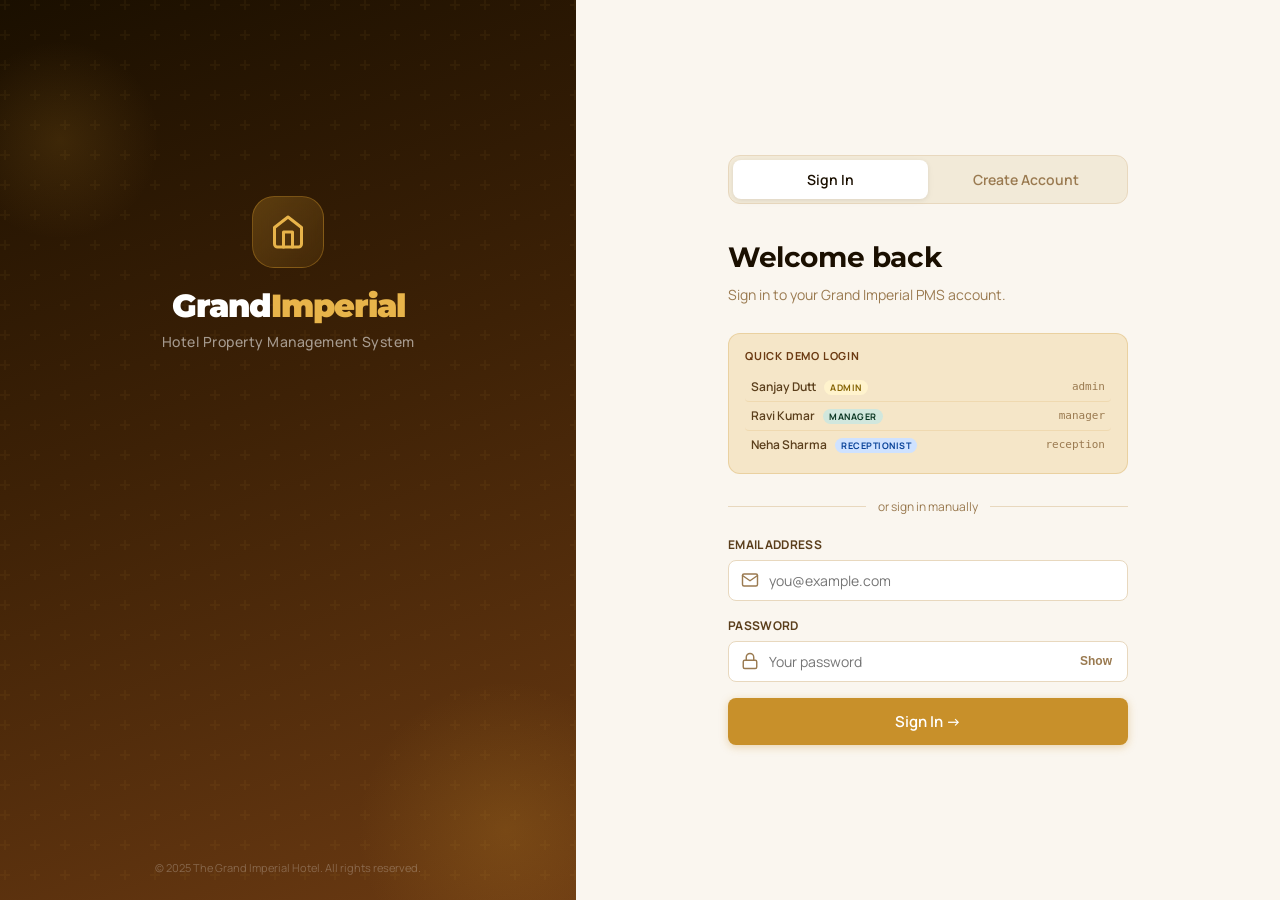
==== home.html @ 2f9786e5 "Initial commit: Hotel Management App" ====
<!DOCTYPE html>
<html lang="en">
<head>
  <meta charset="UTF-8">
  <meta name="viewport" content="width=device-width, initial-scale=1.0">
  <title>The Grand Imperial — Dashboard</title>
  <link rel="stylesheet" href="css/shared.css">
  <style>
    .greeting-bar {
      background: linear-gradient(135deg, var(--c-brand-mid) 0%, var(--c-brand-soft) 100%);
      border-radius: var(--radius-xl);
      padding: 28px 32px;
      margin-bottom: 24px;
      position: relative;
      overflow: hidden;
      color: #fff;
    }
    .greeting-bar::before {
      content: '';
      position: absolute;
      right: -26px;
      top: -26px;
      width: 150px;
      height: 150px;
      border-radius: 50%;
      background: radial-gradient(circle, rgba(255,255,255,.22), rgba(255,255,255,0));
    }
    .greeting-bar__hello {
      font-size: 13px;
      font-weight: 500;
      opacity: .7;
      letter-spacing: .3px;
      margin-bottom: 4px;
    }
    .greeting-bar__name {
      font-family: var(--font-display);
      font-size: 26px;
      font-weight: 700;
      margin-bottom: 6px;
    }
    .greeting-bar__date {
      font-size: 13px;
      opacity: .6;
    }
    .greeting-bar__role {
      display: inline-flex;
      align-items: center;
      gap: 6px;
      margin-top: 12px;
      background: rgba(255,255,255,.15);
      border: 1px solid rgba(255,255,255,.2);
      border-radius: 99px;
      padding: 4px 12px;
      font-size: 12px;
      font-weight: 600;
    }

    .section-title {
      font-family: var(--font-display);
      font-size: 17px;
      font-weight: 700;
      color: var(--c-text);
      margin-bottom: 14px;
      display: flex;
      align-items: center;
      gap: 8px;
    }

    .quick-actions {
      display: grid;
      grid-template-columns: repeat(auto-fill, minmax(140px, 1fr));
      gap: 12px;
      margin-bottom: 24px;
    }

    .quick-action {
      background: var(--c-surface);
      border: 1px solid var(--c-border-soft);
      border-radius: var(--radius-lg);
      padding: 20px 16px;
      text-align: center;
      text-decoration: none;
      transition: all var(--trans-base);
      cursor: pointer;
      display: block;
    }
    .quick-action:hover {
      border-color: var(--c-gold);
      transform: translateY(-3px);
      box-shadow: var(--shadow-md);
    }
    .quick-action__icon {
      width: 42px;
      height: 42px;
      margin: 0 auto 10px;
      border-radius: 12px;
      background: var(--c-cream-mid);
      border: 1px solid var(--c-border-soft);
      display: flex;
      align-items: center;
      justify-content: center;
      transition: transform var(--trans-fast), border-color var(--trans-fast), background var(--trans-fast);
    }
    .quick-action__icon svg {
      width: 21px;
      height: 21px;
      stroke: var(--c-brand-soft);
      stroke-width: 1.9;
      stroke-linecap: round;
      stroke-linejoin: round;
      fill: none;
      transition: stroke var(--trans-fast), transform var(--trans-fast);
    }
    .quick-action:hover .quick-action__icon {
      border-color: var(--c-gold);
      background: var(--c-gold-pale);
      transform: translateY(-2px);
    }
    .quick-action:hover .quick-action__icon svg {
      stroke: var(--c-gold);
      transform: scale(1.05);
    }
    .quick-action__label {
      font-size: 13px;
      font-weight: 600;
      color: var(--c-text-mid);
    }
    .quick-action__sub {
      font-size: 11px;
      color: var(--c-text-soft);
      margin-top: 3px;
    }

    .bottom-grid {
      display: grid;
      grid-template-columns: 1.2fr 1fr;
      gap: 20px;
    }

    .recent-list { display: flex; flex-direction: column; gap: 8px; }
    .recent-item {
      display: flex;
      align-items: center;
      gap: 12px;
      padding: 12px;
      background: var(--c-cream);
      border-radius: var(--radius-sm);
      border: 1px solid var(--c-border-soft);
      transition: background var(--trans-fast);
      text-decoration: none;
      color: var(--c-text-mid);
    }
    .recent-item:hover { background: var(--c-gold-pale); }
    
    .avatar-circle {
      width: 34px;
      height: 34px;
      background: linear-gradient(135deg, var(--c-brand-mid), var(--c-brand-soft));
      border-radius: 8px;
      display: flex;
      align-items: center;
      justify-content: center;
      color: #fff;
      font-weight: 800;
      font-size: 12px;
      flex-shrink: 0;
    }

    .info-block { flex: 1; min-width: 0; }
    .info-title { font-size: 12.5px; font-weight: 700; color: var(--c-text); white-space: nowrap; overflow: hidden; text-overflow: ellipsis; }
    .info-meta { font-size: 11px; color: var(--c-text-soft); margin-top: 1px; }
    .info-amount { font-family: var(--font-numeric); font-weight: 700; color: var(--c-text); font-size: 14px; }

    .chart-card {
      background: var(--c-surface);
      border-radius: var(--radius-lg);
      border: 1px solid var(--c-border-soft);
      padding: 20px;
      box-shadow: var(--shadow-sm);
      margin-bottom: 24px;
    }
    .chart-card__title {
      font-size: 11px;
      font-weight: 700;
      letter-spacing: .8px;
      text-transform: uppercase;
      color: var(--c-text-soft);
      margin-bottom: 4px;
    }
    .chart-card__value {
      font-family: var(--font-display);
      font-size: 22px;
      font-weight: 800;
      color: var(--c-text);
      margin-bottom: 12px;
    }

    @media (max-width: 800px) {
      .bottom-grid { grid-template-columns: 1fr; }
    }
  </style>
</head>
<body>
  <nav class="topnav" id="topnav"></nav>

  <div class="page-wrap">
    <!-- Greeting Welcome -->
    <div class="greeting-bar anim-fadeup" id="greetingBar">
      <div class="greeting-bar__hello">Welcome back</div>
      <div class="greeting-bar__name" id="userNameLabel">Loading...</div>
      <div class="greeting-bar__date" id="currentDateLabel"></div>
      <div class="greeting-bar__role" id="userRoleBadge"></div>
    </div>

    <!-- Stats Cards Grid -->
    <div class="stat-grid anim-fadeup anim-delay-1" id="liveStats"></div>

    <!-- Quick Operations Links -->
    <div class="section-title anim-fadeup anim-delay-2">Quick Actions</div>
    <div class="quick-actions anim-fadeup anim-delay-2" id="quickActionsGrid">
      <a href="reservations.html?action=new" class="quick-action" id="qaBook">
        <div class="quick-action__icon">
          <svg viewBox="0 0 24 24"><rect x="3" y="4" width="18" height="18" rx="2"/><line x1="16" y1="2" x2="16" y2="6"/><line x1="8" y1="2" x2="8" y2="6"/><line x1="3" y1="10" x2="21" y2="10"/></svg>
        </div>
        <div class="quick-action__label">New Booking</div>
        <div class="quick-action__sub">Reservations</div>
      </a>
      <a href="rooms.html" class="quick-action">
        <div class="quick-action__icon">
          <svg viewBox="0 0 24 24"><rect x="3" y="3" width="7" height="7" rx="1.5"/><rect x="14" y="3" width="7" height="7" rx="1.5"/><rect x="3" y="14" width="7" height="7" rx="1.5"/><rect x="14" y="14" width="7" height="7" rx="1.5"/></svg>
        </div>
        <div class="quick-action__label">Room Grid</div>
        <div class="quick-action__sub">Status & Toggles</div>
      </a>
      <a href="billing.html" class="quick-action" id="qaBilling">
        <div class="quick-action__icon">
          <svg viewBox="0 0 24 24"><path d="M6 3h12v18l-2-1.5-2 1.5-2-1.5-2 1.5-2-1.5-2 1.5z"/><line x1="9" y1="8" x2="15" y2="8"/><line x1="9" y1="12" x2="15" y2="12"/></svg>
        </div>
        <div class="quick-action__label">Folios & Bills</div>
        <div class="quick-action__sub">Guest invoicing</div>
      </a>
      <a href="guests.html" class="quick-action">
        <div class="quick-action__icon">
          <svg viewBox="0 0 24 24"><path d="M17 21v-2a4 4 0 0 0-4-4H5a4 4 0 0 0-4 4v2"/><circle cx="9" cy="7" r="4"/></svg>
        </div>
        <div class="quick-action__label">Guests Directory</div>
        <div class="quick-action__sub">Guest profiles</div>
      </a>
      <a href="maintenance.html" class="quick-action" id="qaMaintenance">
        <div class="quick-action__icon">
          <svg viewBox="0 0 24 24"><path d="M14.7 6.3a1 1 0 0 0 0 1.4l1.6 1.6a1 1 0 0 0 1.4 0l3.77-3.77a6 6 0 0 1-7.94 7.94l-6.91 6.91a2.12 2.12 0 0 1-3-3l6.91-6.91a6 6 0 0 1 7.94-7.94l-3.76 3.76z"/></svg>
        </div>
        <div class="quick-action__label">Maintenance</div>
        <div class="quick-action__sub">Property tickets</div>
      </a>
      <a href="reports.html" class="quick-action" id="qaReports">
        <div class="quick-action__icon">
          <svg viewBox="0 0 24 24"><path d="M4 20V4"/><path d="M4 20h16"/><path d="M8 16v-4"/><path d="M12 16v-7"/><path d="M16 16v-10"/></svg>
        </div>
        <div class="quick-action__icon-wrapper"></div>
        <div class="quick-action__label">Reports</div>
        <div class="quick-action__sub">Analytics & P&L</div>
      </a>
    </div>

    <!-- Charts Grid -->
    <div class="section-title anim-fadeup anim-delay-3">Revenue Trends</div>
    <div class="chart-grid anim-fadeup anim-delay-3">
      <div class="chart-card">
        <div class="chart-card__title">Last 7 Days</div>
        <div class="chart-card__value" id="sevenDayRevenueLabel">₹0</div>
        <div id="chart7"></div>
      </div>
      <div class="chart-card" id="monthChartCard">
        <div class="chart-card__title">Last 6 Months</div>
        <div class="chart-card__value" id="sixMonthRevenueLabel">₹0</div>
        <div id="chart6m"></div>
      </div>
    </div>

    <!-- Bottom Lists Split -->
    <div class="bottom-grid anim-fadeup anim-delay-4">
      <!-- Arrivals list -->
      <div>
        <div class="section-title">Today's Arrivals & Check-ins</div>
        <div class="card card-padded">
          <div class="recent-list" id="arrivalsList"></div>
        </div>
      </div>

      <!-- Housekeeping Alerts -->
      <div>
        <div class="section-title">Housekeeping Queue (Cleaning Required)</div>
        <div class="card card-padded">
          <div class="recent-list" id="housekeepingQueue"></div>
        </div>
      </div>
    </div>
  </div>

  <nav class="bottomnav" id="bottomnav"></nav>

  <script src="js/shared.js"></script>
  <script>
    const user = Auth.require();
    renderTopNav('home');
    renderBottomNav('home');

    document.getElementById('userNameLabel').textContent = user.name;
    document.getElementById('currentDateLabel').textContent = today();
    document.getElementById('userRoleBadge').textContent = user.role;

    // Permissions check
    const isHousekeeper = user.role === 'Housekeeping';
    const isReceptionist = user.role === 'Receptionist';

    if (isHousekeeper) {
      if (document.getElementById('qaBook')) document.getElementById('qaBook').style.display = 'none';
      if (document.getElementById('qaBilling')) document.getElementById('qaBilling').style.display = 'none';
      if (document.getElementById('qaReports')) document.getElementById('qaReports').style.display = 'none';
    }

    function renderDashboard() {
      const rooms = DB.get('rooms', []);
      const reservations = DB.get('reservations', []);
      const charges = DB.get('charges', []);
      const payments = DB.get('payments', []);

      const todayStr = new Date().toISOString().slice(0, 10);

      // Stat stats
      const totalRooms = rooms.length;
      const occupied = rooms.filter(r => r.status === 'Occupied').length;
      const available = rooms.filter(r => r.status === 'Available').length;
      const occPercent = totalRooms ? Math.round((occupied / totalRooms) * 100) : 0;

      const todayArrivals = reservations.filter(r => r.checkInDate === todayStr && r.status !== 'Cancelled');
      
      const todayPayments = payments.filter(p => isToday(p.date));
      const todayRev = todayPayments.reduce((sum, p) => sum + p.amount, 0);

      const cleaningReq = rooms.filter(r => r.status === 'Cleaning' || r.housekeeping === 'Dirty').length;

      document.getElementById('liveStats').innerHTML = [
        { label: 'Occupancy Rate', value: `${occPercent}%`, sub: `${occupied} of ${totalRooms} rooms occupied`, accent: 'var(--c-info)' },
        { label: 'Available Rooms', value: available, sub: 'Ready for check-in', accent: 'var(--c-success)' },
        { label: 'Today\'s Revenue', value: fmt(todayRev), sub: `${todayPayments.length} transactions today`, accent: 'var(--c-gold)' },
        { label: 'Housekeeping', value: cleaningReq, sub: 'Rooms requiring cleaning', accent: cleaningReq > 0 ? 'var(--c-warn)' : 'var(--c-success)' }
      ].map(s => `
        <div class="stat-card" style="--accent:${s.accent}">
          <div class="stat-card__label">${s.label}</div>
          <div class="stat-card__value">${s.value}</div>
          <div class="stat-card__sub">${s.sub}</div>
        </div>`).join('');

      // 7-day Bar Chart
      const last7 = Array.from({ length: 7 }, (_, i) => {
        const d = new Date(); d.setDate(d.getDate() - (6 - i));
        const dStr = d.toISOString().slice(0, 10);
        const l = d.toLocaleDateString('en-IN', { weekday: 'short' });
        const v = payments.filter(p => p.date && p.date.startsWith(dStr)).reduce((sum, p) => sum + (p.amount || 0), 0);
        return { l, v };
      });
      document.getElementById('sevenDayRevenueLabel').textContent = fmt(last7.reduce((sum, d) => sum + d.v, 0));
      renderBarChart('chart7', last7);

      // 6-month Bar Chart
      const last6m = Array.from({ length: 6 }, (_, i) => {
        const d = new Date(); d.setMonth(d.getMonth() - (5 - i));
        const l = d.toLocaleDateString('en-IN', { month: 'short' });
        const v = payments.filter(p => {
          const x = new Date(p.date);
          return x.getMonth() === d.getMonth() && x.getFullYear() === d.getFullYear();
        }).reduce((sum, p) => sum + (p.amount || 0), 0);
        return { l, v };
      });
      document.getElementById('sixMonthRevenueLabel').textContent = fmt(last6m.reduce((sum, d) => sum + d.v, 0));
      renderBarChart('chart6m', last6m);

      // Arrivals list
      const arrivalsContainer = document.getElementById('arrivalsList');
      if (!todayArrivals.length) {
        arrivalsContainer.innerHTML = '<div class="empty-state" style="padding:20px"><div class="empty-state__title">No Scheduled Arrivals</div><div class="empty-state__desc">No check-ins listed for today.</div></div>';
      } else {
        arrivalsContainer.innerHTML = todayArrivals.map(res => {
          const badgeClass = res.status === 'Checked In' ? 'badge-green' : 'badge-gold';
          return `
            <a href="reservations.html?id=${res.id}" class="recent-item">
              <div class="avatar-circle">${res.roomNumber || 'RM'}</div>
              <div class="info-block">
                <div class="info-title">${escapeHtml(res.guestName)}</div>
                <div class="info-meta">Room ${res.roomNumber} · ${res.checkInDate} to ${res.checkOutDate}</div>
              </div>
              <span class="badge ${badgeClass}">${res.status}</span>
            </a>`;
        }).join('');
      }

      // Housekeeping queue
      const dirtyRooms = rooms.filter(r => r.status === 'Cleaning' || r.housekeeping === 'Dirty');
      const hkContainer = document.getElementById('housekeepingQueue');
      if (!dirtyRooms.length) {
        hkContainer.innerHTML = '<div class="empty-state" style="padding:20px"><div class="empty-state__title">All Rooms Clean</div><div class="empty-state__desc">No pending cleaning tasks.</div></div>';
      } else {
        hkContainer.innerHTML = dirtyRooms.map(rm => `
          <div class="recent-item">
            <div class="avatar-circle" style="background:var(--c-warn)">${rm.roomNumber}</div>
            <div class="info-block">
              <div class="info-title">Room ${rm.roomNumber} (${rm.type})</div>
              <div class="info-meta">Floor ${rm.floor} · Housekeeping: ${rm.housekeeping || 'Dirty'}</div>
            </div>
            <button class="btn btn-ghost btn-sm" onclick="markRoomClean(${rm.id})">Mark Clean</button>
          </div>`).join('');
      }
    }

    function markRoomClean(roomId) {
      const rooms = DB.get('rooms', []);
      const rm = rooms.find(r => r.id === roomId);
      if (rm) {
        rm.housekeeping = 'Clean';
        if (rm.status === 'Cleaning') rm.status = 'Available';
        DB.set('rooms', rooms);
        toast(`Room ${rm.roomNumber} marked clean!`, 'success');
        renderDashboard();
      }
    }

    renderDashboard();
  </script>
</body>
</html>
---- css/shared.css ----
@import url('https://fonts.googleapis.com/css2?family=Manrope:wght@500;600;700;800&family=Montserrat:ital,wght@0,700;0,800;0,900;1,700&display=swap');

/* ═══ DESIGN TOKENS ═══════════════════════════════════════════════════════════ */
:root {
  --c-brand:       #1a0f00;
  --c-brand-mid:   #3d2106;
  --c-brand-soft:  #6b3a12;
  --c-gold:        #c8902a;
  --c-gold-light:  #e8b44a;
  --c-gold-pale:   #f5e6c8;
  --c-cream:       #faf6ef;
  --c-cream-mid:   #f2ead8;
  --c-surface:     #ffffff;
  --c-text:        #1a0f00;
  --c-text-mid:    #5a3e1b;
  --c-text-soft:   #9a7a50;
  --c-border:      #e8d8be;
  --c-border-soft: #f0e6d2;
  --c-success:     #2d7a4f;
  --c-danger:      #c0392b;
  --c-warn:        #d68910;
  --c-info:        #2471a3;

  --nav-h:         64px;
  --bottom-h:      68px;
  --sidebar-w:     240px;

  --radius-sm:     8px;
  --radius-md:     12px;
  --radius-lg:     18px;
  --radius-xl:     24px;

  --shadow-sm:     0 1px 4px rgba(26,15,0,.06), 0 2px 8px rgba(26,15,0,.04);
  --shadow-md:     0 4px 16px rgba(26,15,0,.10), 0 1px 4px rgba(26,15,0,.06);
  --shadow-lg:     0 12px 40px rgba(26,15,0,.14), 0 4px 12px rgba(26,15,0,.08);
  --shadow-gold:   0 4px 24px rgba(200,144,42,.25);

  --font-display:  'Montserrat', 'Segoe UI', sans-serif;
  --font-body:     'Manrope', 'Segoe UI', sans-serif;
  --font-numeric:  'Manrope', 'Segoe UI', sans-serif;

  --trans-fast:    150ms cubic-bezier(.4,0,.2,1);
  --trans-base:    250ms cubic-bezier(.4,0,.2,1);
  --trans-slow:    400ms cubic-bezier(.4,0,.2,1);
}

/* DARK THEME */
[data-theme="dark"] {
  --c-brand:       #f5e6c8;
  --c-brand-mid:   #e8d0a0;
  --c-brand-soft:  #c8a870;
  --c-gold:        #e8b44a;
  --c-gold-light:  #f5cc70;
  --c-gold-pale:   #2a1e0a;
  --c-cream:       #0e0906;
  --c-cream-mid:   #1a120a;
  --c-surface:     #221508;
  --c-text:        #f5e6c8;
  --c-text-mid:    #c8a870;
  --c-text-soft:   #8a6a40;
  --c-border:      #3d2a12;
  --c-border-soft: #2a1e0a;
  --shadow-sm:     0 1px 4px rgba(0,0,0,.4), 0 2px 8px rgba(0,0,0,.3);
  --shadow-md:     0 4px 16px rgba(0,0,0,.5), 0 1px 4px rgba(0,0,0,.3);
  --shadow-lg:     0 12px 40px rgba(0,0,0,.6), 0 4px 12px rgba(0,0,0,.4);
}

/* RESET */
* {
  box-sizing: border-box;
  margin: 0;
  padding: 0;
}

body {
  font-family: var(--font-body);
  background-color: var(--c-cream);
  color: var(--c-text);
  line-height: 1.5;
  -webkit-font-smoothing: antialiased;
}

/* ═══ TOP NAVBAR ════════════════════════════════════════════════════════════════ */
.topnav {
  position: fixed;
  top: 0; left: 0; right: 0;
  height: var(--nav-h);
  background: var(--c-surface);
  border-bottom: 1px solid var(--c-border-soft);
  display: flex;
  align-items: center;
  padding: 0 24px;
  gap: 16px;
  z-index: 900;
  box-shadow: var(--shadow-sm);
  transition: background var(--trans-base), border-color var(--trans-base);
}

.topnav__brand {
  display: flex;
  align-items: center;
  gap: 10px;
  text-decoration: none;
  flex-shrink: 0;
}

.topnav__logo {
  width: 36px;
  height: 36px;
  background: linear-gradient(135deg, var(--c-brand-mid), var(--c-gold));
  border-radius: 10px;
  display: flex;
  align-items: center;
  justify-content: center;
  font-size: 18px;
}

.topnav__name {
  font-family: var(--font-display);
  font-weight: 700;
  font-size: 17px;
  color: var(--c-text);
  letter-spacing: -.3px;
}

.topnav__name span {
  color: var(--c-gold);
}

.topnav__spacer { flex: 1; }

.topnav__page-title {
  font-size: 14px;
  font-weight: 500;
  color: var(--c-text-soft);
  letter-spacing: .3px;
}

.topnav__actions {
  display: flex;
  align-items: center;
  gap: 8px;
}

/* Theme Toggle & Icons */
.btn-icon {
  width: 38px;
  height: 38px;
  border-radius: var(--radius-sm);
  border: 1px solid var(--c-border);
  background: var(--c-cream);
  color: var(--c-text-mid);
  cursor: pointer;
  display: flex;
  align-items: center;
  justify-content: center;
  font-size: 16px;
  transition: all var(--trans-fast);
}
.btn-icon:hover {
  background: var(--c-gold-pale);
  border-color: var(--c-gold);
  color: var(--c-gold);
}

/* Profile Chip */
.profile-chip {
  display: flex;
  align-items: center;
  gap: 8px;
  padding: 5px 12px 5px 5px;
  border-radius: 99px;
  border: 1px solid var(--c-border);
  background: var(--c-cream);
  cursor: pointer;
  transition: all var(--trans-fast);
  position: relative;
}
.profile-chip:hover {
  border-color: var(--c-gold);
  box-shadow: var(--shadow-gold);
}

.profile-avatar {
  width: 28px;
  height: 28px;
  border-radius: 50%;
  background: linear-gradient(135deg, var(--c-brand-mid), var(--c-gold));
  display: flex;
  align-items: center;
  justify-content: center;
  font-size: 12px;
  font-weight: 700;
  color: white;
  flex-shrink: 0;
}

.profile-name {
  font-size: 13px;
  font-weight: 600;
  color: var(--c-text);
}

.profile-role {
  font-size: 10px;
  color: var(--c-text-soft);
  font-weight: 500;
  text-transform: uppercase;
  letter-spacing: .5px;
}

/* Profile Dropdown */
.profile-dropdown {
  position: absolute;
  top: calc(100% + 8px);
  right: 0;
  background: var(--c-surface);
  border: 1px solid var(--c-border);
  border-radius: var(--radius-md);
  box-shadow: var(--shadow-lg);
  min-width: 200px;
  padding: 8px;
  display: none;
  z-index: 1000;
}

.profile-dropdown.open { display: block; animation: dropIn var(--trans-base) forwards; }

@keyframes dropIn {
  from { opacity: 0; transform: translateY(-8px) scale(.97); }
  to   { opacity: 1; transform: translateY(0) scale(1); }
}

.profile-dropdown__header {
  padding: 10px 12px 12px;
  border-bottom: 1px solid var(--c-border-soft);
  margin-bottom: 6px;
}

.profile-dropdown__email {
  font-size: 12px;
  color: var(--c-text-soft);
  margin-top: 2px;
}

.profile-dropdown a,
.profile-dropdown button.dd-item {
  display: flex;
  align-items: center;
  gap: 10px;
  padding: 9px 12px;
  border-radius: var(--radius-sm);
  font-size: 13px;
  font-weight: 500;
  color: var(--c-text-mid);
  text-decoration: none;
  border: none;
  background: transparent;
  width: 100%;
  cursor: pointer;
  transition: all var(--trans-fast);
  text-align: left;
}

.profile-dropdown a:hover,
.profile-dropdown button.dd-item:hover {
  background: var(--c-gold-pale);
  color: var(--c-brand-soft);
}

.profile-dropdown .dd-danger {
  color: var(--c-danger);
}
.profile-dropdown .dd-danger:hover {
  background: #fdf0f0;
  color: var(--c-danger);
}

/* LAYOUT WRAPPER */
.page-wrap {
  padding-top: calc(var(--nav-h) + 24px);
  padding-bottom: calc(var(--bottom-h) + 24px);
  padding-left: 20px;
  padding-right: 20px;
  max-width: 1200px;
  margin: 0 auto;
}

.page-hero {
  --hero-from: #2e2a8f;
  --hero-mid: #3f49b6;
  --hero-to: #5b6ee6;
  background: linear-gradient(135deg, var(--hero-from) 0%, var(--hero-mid) 52%, var(--hero-to) 100%);
  border-radius: var(--radius-xl);
  padding: 20px 22px;
  margin-bottom: 16px;
  color: #fff;
  position: relative;
  overflow: hidden;
  display: flex;
  align-items: center;
  justify-content: space-between;
  gap: 12px;
  flex-wrap: wrap;
}

.page-hero__title {
  font-family: var(--font-display);
  font-weight: 900;
  font-size: 26px;
  margin-bottom: 6px;
}

.page-hero__sub {
  font-size: 14px;
  opacity: 0.8;
  max-width: 600px;
}

/* STATS CARDS GRID */
.stat-grid {
  display: grid;
  grid-template-columns: repeat(auto-fit, minmax(220px, 1fr));
  gap: 16px;
  margin-bottom: 24px;
}

.stat-card {
  background-color: var(--c-surface);
  border-radius: var(--radius-md);
  padding: 20px;
  border: 1px solid var(--c-border-soft);
  border-left: 4px solid var(--accent, var(--c-brand-soft));
  box-shadow: var(--shadow-sm);
  display: flex;
  flex-direction: column;
  justify-content: space-between;
}

.stat-card__label {
  font-size: 12px;
  font-weight: 700;
  text-transform: uppercase;
  color: var(--c-text-soft);
  margin-bottom: 6px;
}

.stat-card__value {
  font-family: var(--font-display);
  font-size: 28px;
  font-weight: 800;
  color: var(--c-text);
  line-height: 1.1;
  margin-bottom: 6px;
}

.stat-card__sub {
  font-size: 11px;
  color: var(--c-text-soft);
}

/* CARD MODULES */
.card {
  background-color: var(--c-surface);
  border: 1px solid var(--c-border-soft);
  border-radius: var(--radius-md);
  box-shadow: var(--shadow-sm);
  overflow: hidden;
  margin-bottom: 24px;
}

.card-padded {
  padding: 24px;
}

.section-title {
  font-family: var(--font-display);
  font-weight: 800;
  font-size: 16px;
  color: var(--c-text);
  margin-bottom: 16px;
  display: flex;
  align-items: center;
  justify-content: space-between;
}

/* FORM STYLES */
.form-group {
  margin-bottom: 16px;
}

.form-label {
  display: block;
  font-size: 12px;
  font-weight: 700;
  color: var(--c-text-mid);
  margin-bottom: 6px;
  text-transform: uppercase;
  letter-spacing: 0.3px;
}

.form-control {
  width: 100%;
  padding: 10px 14px;
  font-family: var(--font-body);
  font-size: 14px;
  color: var(--c-text);
  background-color: var(--c-surface);
  border: 1px solid var(--c-border);
  border-radius: var(--radius-sm);
  outline: none;
  transition: all var(--trans-fast);
}

.form-control:focus {
  border-color: var(--c-brand-soft);
  box-shadow: 0 0 0 3px rgba(44,110,143,0.15);
}

.form-control:disabled {
  background-color: var(--c-border-soft);
  color: var(--c-text-soft);
  cursor: not-allowed;
}

/* ═══ BUTTONS ═══════════════════════════════════════════════════════════════════ */
.btn {
  display: inline-flex;
  align-items: center;
  gap: 7px;
  padding: 10px 20px;
  border-radius: var(--radius-sm);
  border: none;
  font-family: var(--font-body);
  font-size: 13px;
  font-weight: 600;
  cursor: pointer;
  text-decoration: none;
  transition: all var(--trans-fast);
  white-space: nowrap;
}

.btn-primary {
  background: var(--c-gold);
  color: #fff;
  box-shadow: 0 2px 8px rgba(200,144,42,.35);
}
.btn-primary:hover {
  background: var(--c-gold-light);
  transform: translateY(-1px);
  box-shadow: 0 4px 14px rgba(200,144,42,.45);
}
.btn-primary:active { transform: translateY(0); }

.btn-secondary {
  background: var(--c-cream-mid);
  color: var(--c-text-mid);
  border: 1px solid var(--c-border);
}
.btn-secondary:hover {
  background: var(--c-gold-pale);
  border-color: var(--c-gold);
  color: var(--c-brand-soft);
}

.btn-ghost {
  background: transparent;
  color: var(--c-text-soft);
  border: 1px solid var(--c-border);
}
.btn-ghost:hover { background: var(--c-cream-mid); }

.btn-danger {
  background: #fdf0f0;
  color: var(--c-danger);
  border: 1px solid #f5c6c6;
}
.btn-danger:hover { background: #fbe0e0; }

.btn-sm { padding: 7px 14px; font-size: 12px; }
.btn-lg { padding: 13px 28px; font-size: 15px; }
.btn-full { width: 100%; justify-content: center; }
.btn:disabled { opacity: .5; cursor: not-allowed; transform: none !important; }

/* TABLES */
.table-wrap {
  width: 100%;
  overflow-x: auto;
  border: 1px solid var(--c-border-soft);
  border-radius: var(--radius-sm);
}

.table {
  width: 100%;
  border-collapse: collapse;
  text-align: left;
  font-size: 13px;
}

.table th {
  background-color: var(--c-border-soft);
  color: var(--c-text-mid);
  font-family: var(--font-display);
  font-weight: 700;
  font-size: 12px;
  padding: 12px 16px;
  text-transform: uppercase;
  letter-spacing: 0.3px;
  border-bottom: 2px solid var(--c-border);
}

.table td {
  padding: 14px 16px;
  border-bottom: 1px solid var(--c-border-soft);
  color: var(--c-text-mid);
}

.table tr:last-child td {
  border-bottom: none;
}

.table tr:hover td {
  background-color: var(--c-border-soft);
}

/* BADGES */
.badge {
  display: inline-flex;
  align-items: center;
  padding: 3px 10px;
  font-size: 10px;
  font-weight: 800;
  font-family: var(--font-display);
  border-radius: 99px;
  text-transform: uppercase;
}

.badge-green { background-color: #e6f7f0; color: var(--c-success); }
.badge-red { background-color: #fde8e8; color: var(--c-danger); }
.badge-gold { background-color: var(--c-gold-pale); color: #b45309; }
.badge-blue { background-color: #e0f2fe; color: #0369a1; }
.badge-gray { background-color: var(--c-border-soft); color: var(--c-text-soft); }
.badge-purple { background-color: #f3e8ff; color: #7e22ce; }

/* MODALS */
.modal-overlay {
  position: fixed;
  top: 0;
  left: 0;
  width: 100%;
  height: 100%;
  background-color: rgba(11,26,48,0.5);
  backdrop-filter: blur(4px);
  display: flex;
  align-items: center;
  justify-content: center;
  z-index: 1000;
  opacity: 0;
  pointer-events: none;
  transition: opacity var(--trans-base);
}

.modal-overlay.open {
  opacity: 1;
  pointer-events: auto;
}

.modal {
  background-color: var(--c-surface);
  border-radius: var(--radius-md);
  width: 90%;
  max-width: 500px;
  box-shadow: var(--shadow-xl);
  overflow: hidden;
  transform: scale(0.95);
  transition: transform var(--trans-base);
}

.modal-overlay.open .modal {
  transform: scale(1);
}

.modal-header {
  padding: 16px 24px;
  background-color: var(--c-brand);
  color: #fff;
  border-bottom: 2px solid var(--c-gold);
  display: flex;
  align-items: center;
  justify-content: space-between;
}

.modal-title {
  font-family: var(--font-display);
  font-weight: 800;
  font-size: 15px;
}

.modal-close {
  background: none;
  border: none;
  color: #fff;
  font-size: 20px;
  cursor: pointer;
  opacity: 0.7;
  transition: opacity var(--trans-fast);
}

.modal-close:hover {
  opacity: 1;
}

.modal-body {
  padding: 24px;
  max-height: 75vh;
  overflow-y: auto;
}

/* ROOMS LAYOUT */
.rooms-grid {
  display: grid;
  grid-template-columns: repeat(auto-fill, minmax(180px, 1fr));
  gap: 16px;
}

.room-card {
  background-color: var(--c-surface);
  border: 1px solid var(--c-border);
  border-radius: var(--radius-md);
  padding: 18px;
  cursor: pointer;
  transition: all var(--trans-base);
  box-shadow: var(--shadow-sm);
  display: flex;
  flex-direction: column;
  justify-content: space-between;
  min-height: 140px;
  border-left: 6px solid var(--c-dark);
}

.room-card:hover {
  transform: translateY(-4px);
  box-shadow: var(--shadow-md);
}

.room-card.available { border-left-color: var(--c-success); }
.room-card.occupied { border-left-color: var(--c-danger); }
.room-card.reserved { border-left-color: var(--c-warn); }
.room-card.cleaning { border-left-color: var(--c-info); }
.room-card.maintenance { border-left-color: var(--c-dark); }
.room-card.out-of-service { border-left-color: #1e293b; }

.room-card__number {
  font-family: var(--font-display);
  font-size: 20px;
  font-weight: 800;
  color: var(--c-text);
  line-height: 1;
}

.room-card__type {
  font-size: 12px;
  font-weight: 600;
  color: var(--c-text-soft);
  margin-top: 4px;
}

.room-card__price {
  font-family: var(--font-numeric);
  font-size: 13px;
  font-weight: 700;
  color: var(--c-brand-soft);
  margin-top: 8px;
}

.room-card__status {
  margin-top: auto;
  font-size: 11px;
  font-weight: 800;
  text-transform: uppercase;
}

.room-card.available .room-card__status { color: var(--c-success); }
.room-card.occupied .room-card__status { color: var(--c-danger); }
.room-card.reserved .room-card__status { color: var(--c-warn); }
.room-card.cleaning .room-card__status { color: var(--c-info); }
.room-card.maintenance .room-card__status { color: var(--c-dark); }

/* GRID UTILITIES */
.grid-2 { display: grid; grid-template-columns: 1fr 1fr; gap: 16px; }
.grid-3 { display: grid; grid-template-columns: 1fr 1fr 1fr; gap: 16px; }
.grid-sidebar { display: grid; grid-template-columns: 2fr 1fr; gap: 24px; }

@media (max-width: 900px) {
  .grid-2, .grid-3, .grid-sidebar { grid-template-columns: 1fr; }
}

/* EMPTY STATES */
.empty-state {
  text-align: center;
  padding: 48px 24px;
  color: var(--c-text-soft);
}

.empty-state__icon {
  font-size: 48px;
  margin-bottom: 12px;
}

.empty-state__title {
  font-family: var(--font-display);
  font-weight: 700;
  font-size: 16px;
  color: var(--c-text-mid);
  margin-bottom: 6px;
}

.empty-state__desc {
  font-size: 13px;
}

/* CHIPS FOR FILTERS */
.chip-group {
  display: flex;
  gap: 8px;
  flex-wrap: wrap;
}

.chip {
  padding: 6px 14px;
  border-radius: 99px;
  font-family: var(--font-display);
  font-size: 11px;
  font-weight: 700;
  border: 1px solid var(--c-border);
  background-color: var(--c-surface);
  color: var(--c-text-soft);
  cursor: pointer;
  transition: all var(--trans-fast);
}

.chip:hover {
  border-color: var(--c-brand-soft);
  color: var(--c-brand-soft);
}

.chip.active {
  background-color: var(--c-brand);
  border-color: var(--c-brand);
  color: #fff;
}

/* UTILITIES */
.mb-20 { margin-bottom: 20px; }
.mt-10 { margin-top: 10px; }
.flex { display: flex; }
.items-center { align-items: center; }
.justify-between { justify-content: space-between; }
.gap-8 { gap: 8px; }
.w-full { width: 100%; }
.fw-700 { font-weight: 700; }
.text-brand { color: var(--c-brand-soft); }
.text-soft { color: var(--c-text-soft); }
.text-xs { font-size: 11px; }
.hidden { display: none !important; }

/* TOAST */
.toast-container {
  position: fixed;
  bottom: 24px;
  right: 24px;
  display: flex;
  flex-direction: column;
  gap: 10px;
  z-index: 1100;
}

.toast {
  background-color: var(--c-brand);
  color: #fff;
  border-left: 4px solid var(--c-gold);
  border-radius: var(--radius-sm);
  padding: 12px 20px;
  font-size: 13px;
  font-weight: 600;
  box-shadow: var(--shadow-lg);
  transform: translateY(20px);
  opacity: 0;
  animation: slideIn var(--trans-base) forwards;
  min-width: 240px;
  display: flex;
  align-items: center;
  justify-content: space-between;
}

.toast.error {
  border-left-color: var(--c-danger);
}

.toast.success {
  border-left-color: var(--c-success);
}

@keyframes slideIn {
  to { transform: translateY(0); opacity: 1; }
}

/* TIMELINE VIEW (CALENDAR TRACK) */
.timeline-track {
  overflow-x: auto;
  border: 1px solid var(--c-border);
  border-radius: var(--radius-sm);
  margin-top: 16px;
  background-color: var(--c-surface);
}

.timeline-header {
  display: grid;
  grid-template-columns: 140px repeat(14, 60px);
  border-bottom: 2px solid var(--c-border);
  font-family: var(--font-display);
  font-size: 11px;
  font-weight: 700;
  text-align: center;
  background-color: var(--c-border-soft);
}

.timeline-header__cell {
  padding: 10px 4px;
  border-right: 1px solid var(--c-border);
}

.timeline-row {
  display: grid;
  grid-template-columns: 140px repeat(14, 60px);
  border-bottom: 1px solid var(--c-border-soft);
  font-size: 12px;
}

.timeline-row__room {
  padding: 12px 14px;
  border-right: 1px solid var(--c-border);
  font-weight: 700;
  background-color: var(--c-cream);
  position: sticky;
  left: 0;
  box-shadow: 2px 0 5px rgba(0,0,0,0.02);
}

.timeline-row__cell {
  border-right: 1px solid var(--c-border-soft);
  position: relative;
  min-height: 44px;
}

.timeline-booking {
  position: absolute;
  top: 6px;
  height: 32px;
  border-radius: var(--radius-xs);
  font-size: 10px;
  font-weight: 700;
  display: flex;
  align-items: center;
  padding: 0 8px;
  color: #fff;
  overflow: hidden;
  text-overflow: ellipsis;
  white-space: nowrap;
  cursor: pointer;
  box-shadow: var(--shadow-sm);
  z-index: 5;
}

.timeline-booking.confirmed { background-color: var(--c-brand-soft); }
.timeline-booking.checked_in { background-color: var(--c-danger); }
.timeline-booking.pending { background-color: var(--c-warn); }

/* ═══ PAGE WRAPPER ══════════════════════════════════════════════════════════════ */
.page-wrap {
  padding-top: calc(var(--nav-h) + 24px);
  padding-bottom: calc(var(--bottom-h) + 24px);
  padding-left: 20px;
  padding-right: 20px;
  max-width: 1240px;
  margin: 0 auto;
}

/* ═══ BOTTOM NAV ════════════════════════════════════════════════════════════════ */
.bottomnav {
  position: fixed;
  bottom: 0; left: 0; right: 0;
  height: var(--bottom-h);
  background: var(--c-surface);
  border-top: 1px solid var(--c-border-soft);
  display: flex;
  align-items: stretch;
  z-index: 900;
  box-shadow: 0 -4px 20px rgba(26,15,0,.08);
  transition: background var(--trans-base);
  padding: 0 8px;
  padding-bottom: env(safe-area-inset-bottom);
}

.bottomnav__item {
  flex: 1;
  display: flex;
  flex-direction: column;
  align-items: center;
  justify-content: center;
  gap: 4px;
  text-decoration: none;
  border: none;
  background: transparent;
  cursor: pointer;
  padding: 8px 4px;
  border-radius: var(--radius-md);
  margin: 6px 2px;
  transition: all var(--trans-fast);
  position: relative;
}

.bottomnav__item:hover {
  background: var(--c-gold-pale);
}

.bottomnav__item.active {
  background: var(--c-gold-pale);
}

.bottomnav__icon {
  width: 22px;
  height: 22px;
  display: flex;
  align-items: center;
  justify-content: center;
  transition: transform var(--trans-fast), filter var(--trans-fast);
}

.bottomnav__icon .nav-svg {
  width: 20px;
  height: 20px;
  stroke: var(--c-text-soft);
  stroke-width: 1.9;
  stroke-linecap: round;
  stroke-linejoin: round;
  transition: stroke var(--trans-fast), transform var(--trans-fast);
}

.bottomnav__item.active .bottomnav__icon {
  transform: scale(1.12);
  filter: drop-shadow(0 4px 8px rgba(200,144,42,.2));
}

.bottomnav__item.active .bottomnav__icon .nav-svg {
  stroke: var(--c-gold);
}

.bottomnav__item:hover .bottomnav__icon .nav-svg {
  transform: translateY(-1px);
}

.bottomnav__label {
  font-size: 10px;
  font-weight: 600;
  letter-spacing: .4px;
  text-transform: uppercase;
  color: var(--c-text-soft);
  transition: color var(--trans-fast);
}

.bottomnav__item.active .bottomnav__label {
  color: var(--c-gold);
}

.bottomnav__item.active::before {
  content: '';
  position: absolute;
  bottom: -6px;
  left: 50%;
  transform: translateX(-50%);
  width: 24px;
  height: 3px;
  background: var(--c-gold);
  border-radius: 99px;
}

/* PRINT FORMAT */
@media print {
  body { background-color: #fff; color: #000; }
  .topnav, .bottomnav, .btn, .chip-group, .modal-overlay { display: none !important; }
  .page-wrap { padding: 0; }
  .page-hero { display: none !important; }
  .print-receipt {
    max-width: 100%;
    margin: 0;
    padding: 10px;
    font-family: 'Courier New', Courier, monospace;
    font-size: 12px;
  }
}

/* ═══ CHART GRID & BAR CHART SYSTEM ═════════════════════════════════════════════ */
.chart-grid {
  display: grid;
  grid-template-columns: 1fr 1fr;
  gap: 16px;
  margin-bottom: 24px;
}

.chart-card {
  background: var(--c-surface);
  border-radius: var(--radius-lg);
  border: 1px solid var(--c-border-soft);
  padding: 20px;
  box-shadow: var(--shadow-sm);
}

.chart-card__title {
  font-size: 12px;
  font-weight: 700;
  letter-spacing: .8px;
  text-transform: uppercase;
  color: var(--c-text-soft);
  margin-bottom: 6px;
}

.chart-card__value {
  font-family: var(--font-numeric) !important;
  font-size: 22px;
  font-weight: 700;
  color: var(--c-text);
  margin-bottom: 16px;
}

.barchart {
  display: flex;
  align-items: flex-end;
  gap: 8px;
  height: 140px;
  padding: 0 4px;
}

.barchart__col {
  flex: 1;
  display: flex;
  flex-direction: column;
  align-items: center;
  gap: 4px;
  height: 100%;
  justify-content: flex-end;
}

.barchart__bar-wrap {
  width: 100%;
  flex: 1;
  display: flex;
  align-items: flex-end;
}

.barchart__bar {
  width: 100%;
  border-radius: 6px 6px 0 0;
  background: var(--c-gold-pale);
  transition: height .5s cubic-bezier(.4,0,.2,1);
  position: relative;
  min-height: 3px;
}

.barchart__bar.current { background: var(--c-gold); }
.barchart__bar:hover { opacity: .8; }

.barchart__val {
  position: absolute;
  top: -18px;
  left: 50%;
  transform: translateX(-50%);
  font-family: var(--font-numeric) !important;
  font-size: 8px;
  font-weight: 700;
  color: var(--c-text-soft);
  white-space: nowrap;
}

.barchart__label {
  font-size: 9px;
  font-weight: 700;
  letter-spacing: .5px;
  text-transform: uppercase;
  color: var(--c-text-soft);
  white-space: nowrap;
}

@media (max-width: 700px) {
  .chart-grid { grid-template-columns: 1fr; }
}
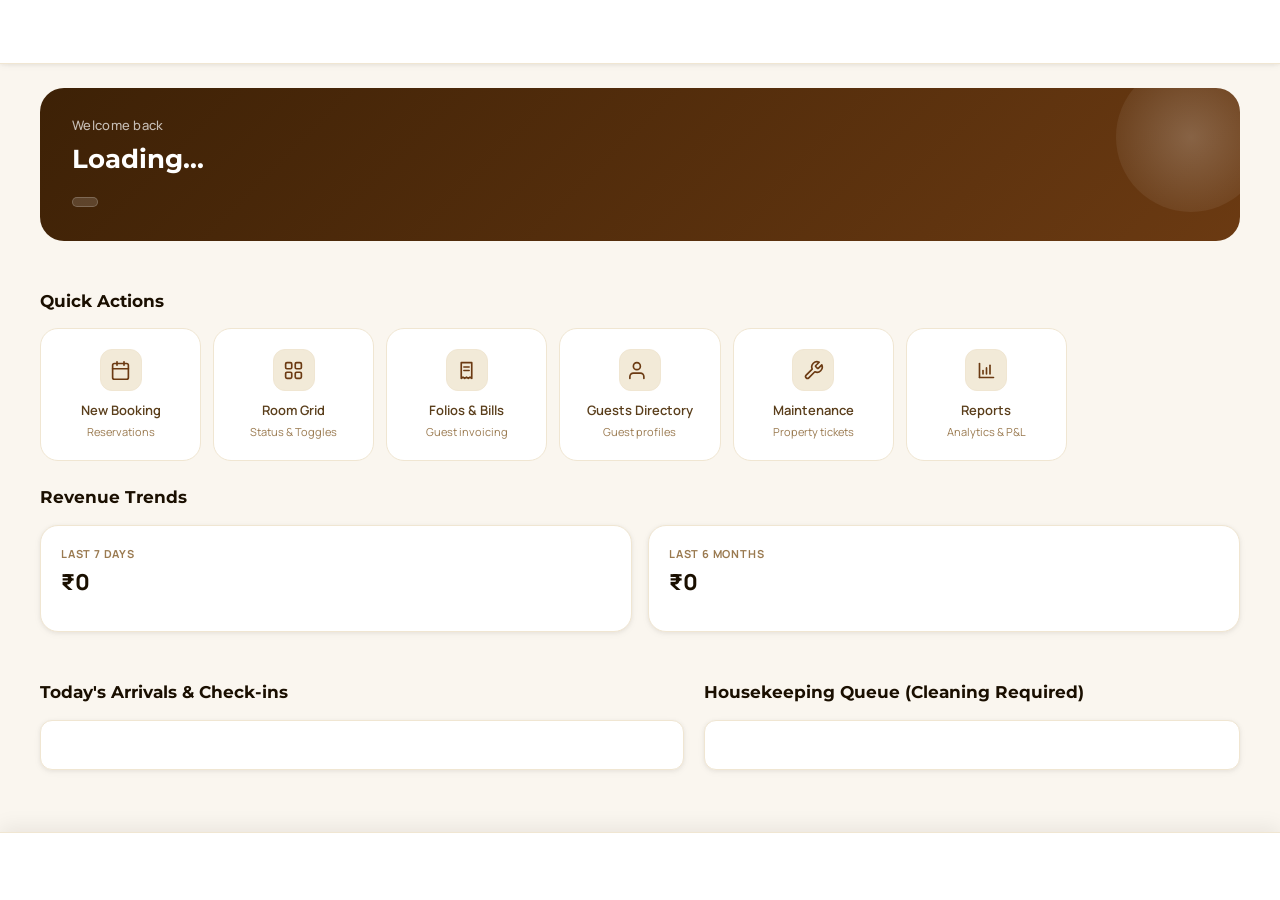
==== commit 6517cbd0: "Fix dashboard loading state and add fallback auth session" ====
--- a/home.html
+++ b/home.html
@@ -306,13 +306,18 @@
     renderTopNav('home');
     renderBottomNav('home');
 
-    document.getElementById('userNameLabel').textContent = user.name;
-    document.getElementById('currentDateLabel').textContent = today();
-    document.getElementById('userRoleBadge').textContent = user.role;
+    if (user) {
+      const elName = document.getElementById('userNameLabel');
+      if (elName) elName.textContent = user.name;
+      const elDate = document.getElementById('currentDateLabel');
+      if (elDate) elDate.textContent = today();
+      const elRole = document.getElementById('userRoleBadge');
+      if (elRole) elRole.textContent = user.role;
+    }
 
     // Permissions check
-    const isHousekeeper = user.role === 'Housekeeping';
-    const isReceptionist = user.role === 'Receptionist';
+    const isHousekeeper = user && user.role === 'Housekeeping';
+    const isReceptionist = user && user.role === 'Receptionist';
 
     if (isHousekeeper) {
       if (document.getElementById('qaBook')) document.getElementById('qaBook').style.display = 'none';
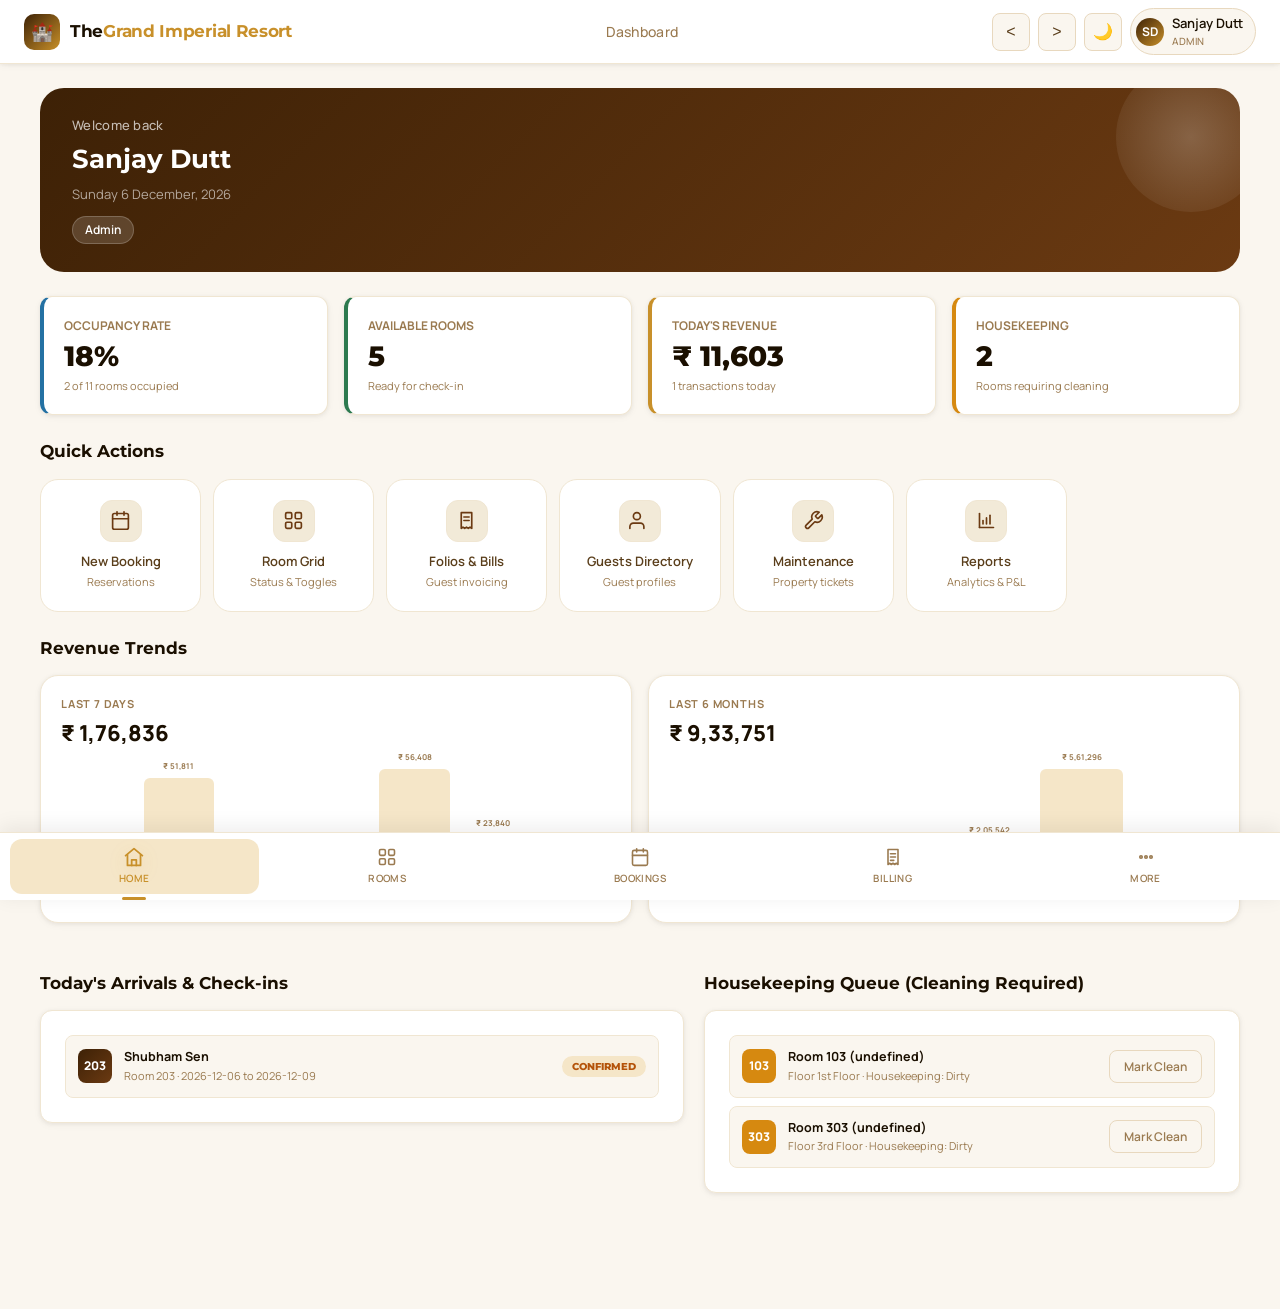
==== commit d5d8456d: "Fix dashboard loading state and add fallback auth session" ====
--- a/home.html
+++ b/home.html
@@ -342,7 +342,7 @@
       const todayArrivals = reservations.filter(r => r.checkInDate === todayStr && r.status !== 'Cancelled');
       
       const todayPayments = payments.filter(p => isToday(p.date));
-      const todayRev = todayPayments.reduce((sum, p) => sum + p.amount, 0);
+      const todayRev = todayPayments.reduce((sum, p) => sum + Number(p.amount || 0), 0);
 
       const cleaningReq = rooms.filter(r => r.status === 'Cleaning' || r.housekeeping === 'Dirty').length;
 
@@ -362,8 +362,14 @@
       const last7 = Array.from({ length: 7 }, (_, i) => {
         const d = new Date(); d.setDate(d.getDate() - (6 - i));
         const dStr = d.toISOString().slice(0, 10);
+        const localStr = d.toLocaleDateString('en-CA');
+        const dateMatch = d.toDateString();
         const l = d.toLocaleDateString('en-IN', { weekday: 'short' });
-        const v = payments.filter(p => p.date && p.date.startsWith(dStr)).reduce((sum, p) => sum + (p.amount || 0), 0);
+        const v = payments.filter(p => {
+          if (!p.date) return false;
+          const pStr = String(p.date).slice(0, 10);
+          return pStr === dStr || pStr === localStr || new Date(p.date).toDateString() === dateMatch;
+        }).reduce((sum, p) => sum + (p.amount || 0), 0);
         return { l, v };
       });
       document.getElementById('sevenDayRevenueLabel').textContent = fmt(last7.reduce((sum, d) => sum + d.v, 0));
